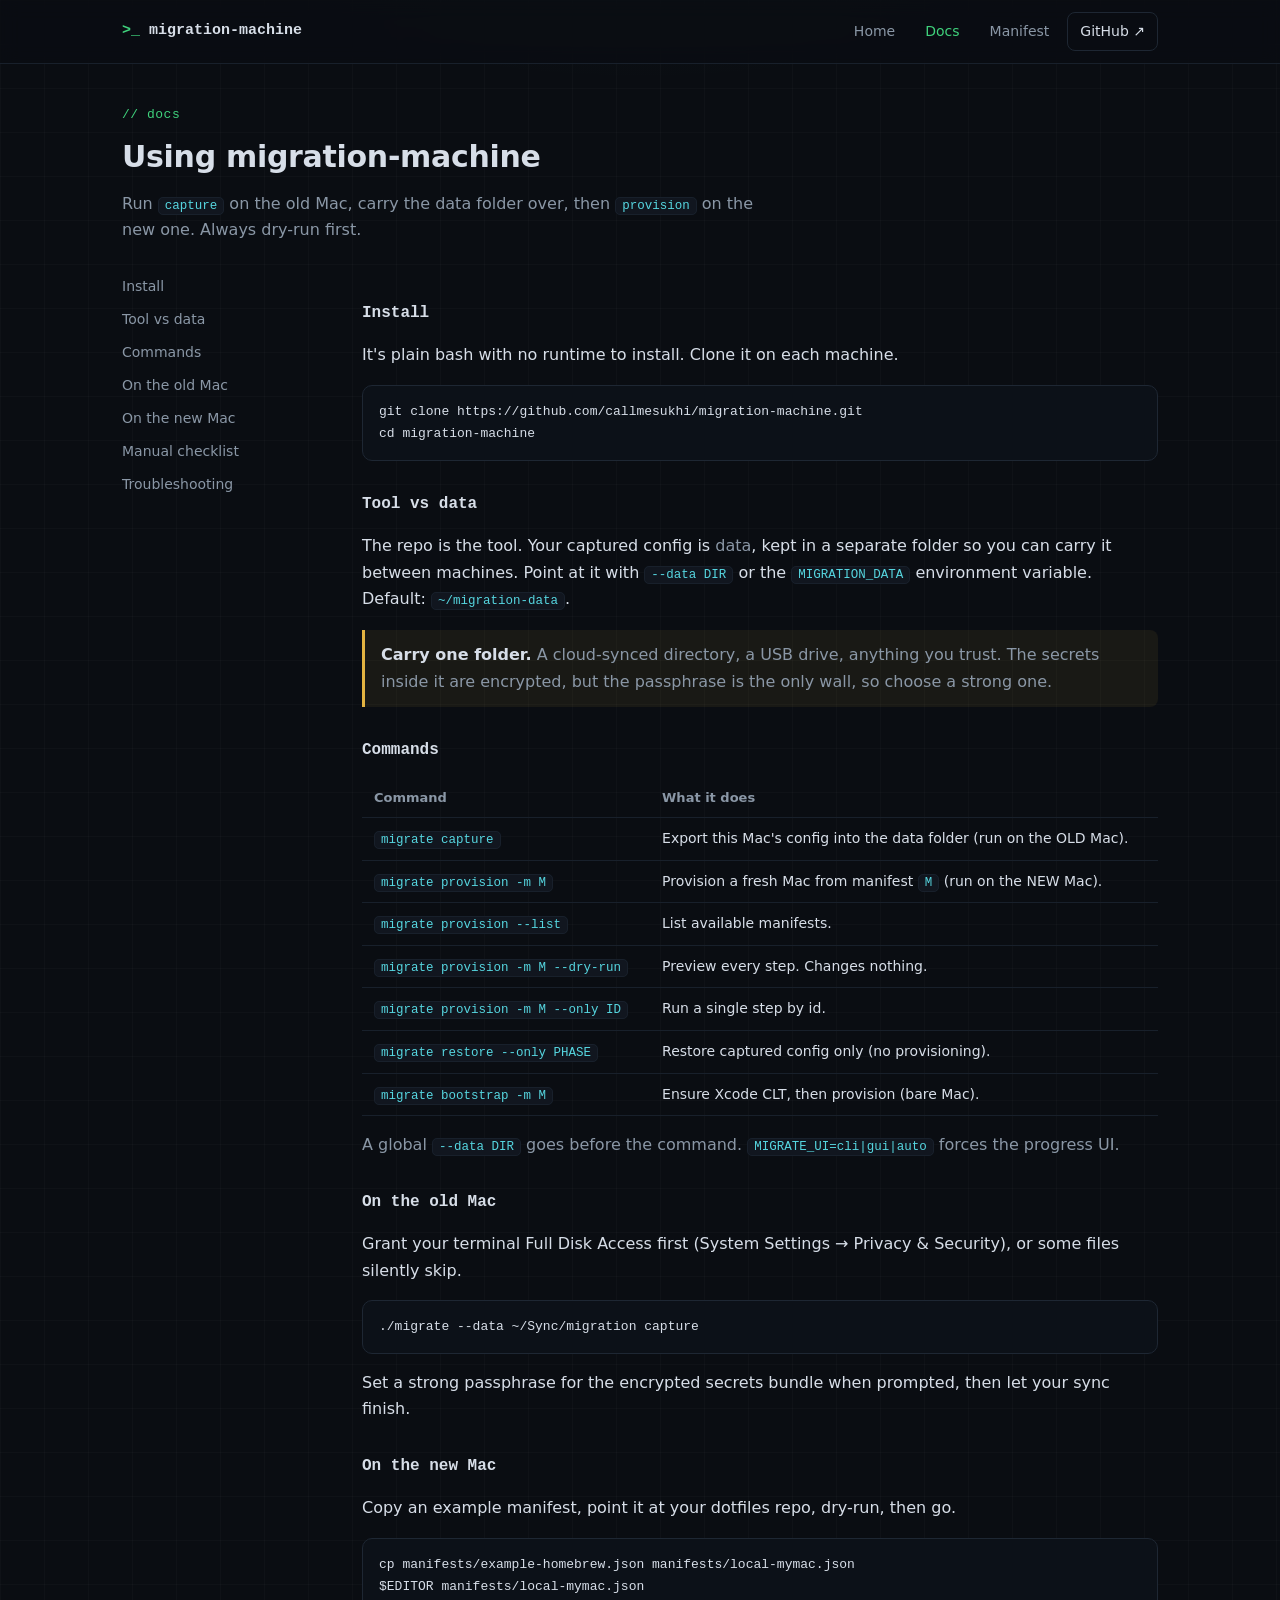
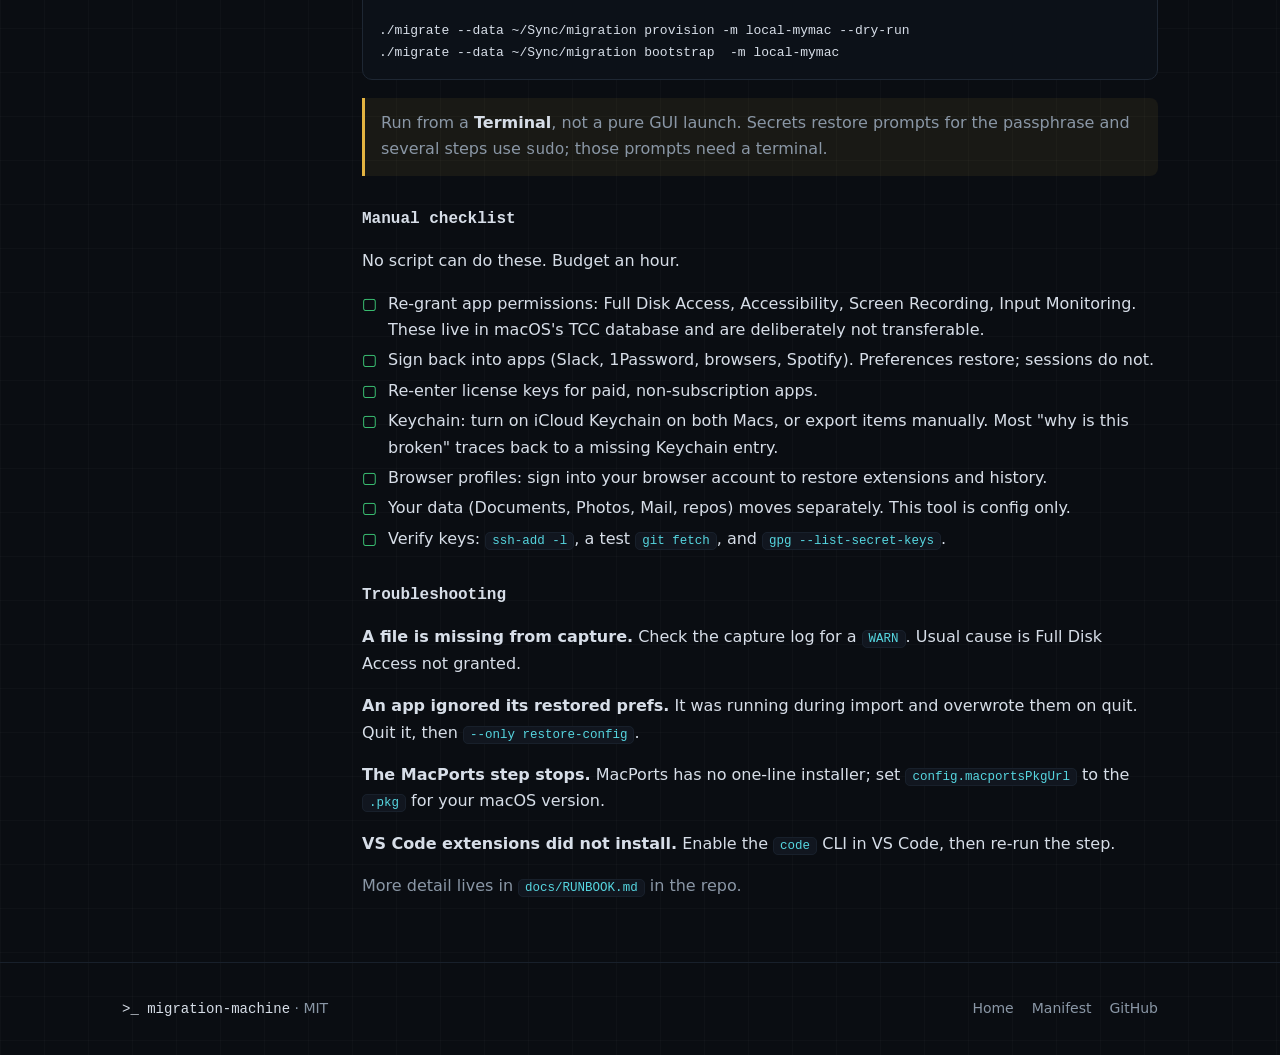
==== site/docs.html @ f23806e8 "Add initial site structure and GitHub Pages deployment workflow - Create GitHub Actions workflow for" ====
<!DOCTYPE html>
<html lang="en">
<head>
  <meta charset="utf-8">
  <meta name="viewport" content="width=device-width, initial-scale=1">
  <title>Docs — migration-machine</title>
  <meta name="description" content="Install, commands, quick start, and the manual checklist for migration-machine.">
  <link rel="icon" href="favicon.svg" type="image/svg+xml">
  <link rel="stylesheet" href="style.css">
</head>
<body data-page="docs">

  <nav class="nav">
    <div class="nav-inner">
      <a class="brand" href="index.html"><span class="caret">&gt;_</span> migration-machine</a>
      <button class="nav-toggle" aria-label="Menu">≡</button>
      <div class="nav-links">
        <a href="index.html" data-page="home">Home</a>
        <a href="docs.html" data-page="docs">Docs</a>
        <a href="manifest.html" data-page="manifest">Manifest</a>
        <a class="nav-gh" href="https://github.com/callmesukhi/migration-machine" target="_blank" rel="noopener">GitHub ↗</a>
      </div>
    </div>
  </nav>

  <section class="flush" style="padding-top:40px;">
    <div class="wrap">
      <p class="section-h">// docs</p>
      <h2>Using migration-machine</h2>
      <p class="section-sub">Run <code>capture</code> on the old Mac, carry the data folder over, then <code>provision</code> on the new one. Always dry-run first.</p>

      <div class="doc">
        <aside class="toc">
          <a href="#install">Install</a>
          <a href="#data">Tool vs data</a>
          <a href="#commands">Commands</a>
          <a href="#old">On the old Mac</a>
          <a href="#new">On the new Mac</a>
          <a href="#manual">Manual checklist</a>
          <a href="#trouble">Troubleshooting</a>
        </aside>

        <div class="prose">
          <h3 id="install">Install</h3>
          <p>It's plain bash with no runtime to install. Clone it on each machine.</p>
          <div class="codewrap">
            <button class="copy">copy</button>
            <pre class="block"><code>git clone https://github.com/callmesukhi/migration-machine.git
cd migration-machine</code></pre>
          </div>

          <h3 id="data">Tool vs data</h3>
          <p>The repo is the tool. Your captured config is <span class="muted">data</span>, kept in a separate folder so you can carry it between machines. Point at it with <code>--data DIR</code> or the <code>MIGRATION_DATA</code> environment variable. Default: <code>~/migration-data</code>.</p>
          <div class="callout"><b>Carry one folder.</b> A cloud-synced directory, a USB drive, anything you trust. The secrets inside it are encrypted, but the passphrase is the only wall, so choose a strong one.</div>

          <h3 id="commands">Commands</h3>
          <table class="ref">
            <tr><th>Command</th><th>What it does</th></tr>
            <tr><td><code>migrate capture</code></td><td>Export this Mac's config into the data folder (run on the OLD Mac).</td></tr>
            <tr><td><code>migrate provision -m M</code></td><td>Provision a fresh Mac from manifest <code>M</code> (run on the NEW Mac).</td></tr>
            <tr><td><code>migrate provision --list</code></td><td>List available manifests.</td></tr>
            <tr><td><code>migrate provision -m M --dry-run</code></td><td>Preview every step. Changes nothing.</td></tr>
            <tr><td><code>migrate provision -m M --only ID</code></td><td>Run a single step by id.</td></tr>
            <tr><td><code>migrate restore --only PHASE</code></td><td>Restore captured config only (no provisioning).</td></tr>
            <tr><td><code>migrate bootstrap -m M</code></td><td>Ensure Xcode CLT, then provision (bare Mac).</td></tr>
          </table>
          <p class="muted">A global <code>--data DIR</code> goes before the command. <code>MIGRATE_UI=cli|gui|auto</code> forces the progress UI.</p>

          <h3 id="old">On the old Mac</h3>
          <p>Grant your terminal Full Disk Access first (System Settings → Privacy &amp; Security), or some files silently skip.</p>
          <div class="codewrap">
            <button class="copy">copy</button>
            <pre class="block"><code>./migrate --data ~/Sync/migration capture</code></pre>
          </div>
          <p>Set a strong passphrase for the encrypted secrets bundle when prompted, then let your sync finish.</p>

          <h3 id="new">On the new Mac</h3>
          <p>Copy an example manifest, point it at your dotfiles repo, dry-run, then go.</p>
          <div class="codewrap">
            <button class="copy">copy</button>
            <pre class="block"><code>cp manifests/example-homebrew.json manifests/local-mymac.json
$EDITOR manifests/local-mymac.json

./migrate --data ~/Sync/migration provision -m local-mymac --dry-run
./migrate --data ~/Sync/migration bootstrap  -m local-mymac</code></pre>
          </div>
          <div class="callout">Run from a <b>Terminal</b>, not a pure GUI launch. Secrets restore prompts for the passphrase and several steps use <code>sudo</code>; those prompts need a terminal.</div>

          <h3 id="manual">Manual checklist</h3>
          <p>No script can do these. Budget an hour.</p>
          <ul class="check">
            <li>Re-grant app permissions: Full Disk Access, Accessibility, Screen Recording, Input Monitoring. These live in macOS's TCC database and are deliberately not transferable.</li>
            <li>Sign back into apps (Slack, 1Password, browsers, Spotify). Preferences restore; sessions do not.</li>
            <li>Re-enter license keys for paid, non-subscription apps.</li>
            <li>Keychain: turn on iCloud Keychain on both Macs, or export items manually. Most "why is this broken" traces back to a missing Keychain entry.</li>
            <li>Browser profiles: sign into your browser account to restore extensions and history.</li>
            <li>Your data (Documents, Photos, Mail, repos) moves separately. This tool is config only.</li>
            <li>Verify keys: <code>ssh-add -l</code>, a test <code>git fetch</code>, and <code>gpg --list-secret-keys</code>.</li>
          </ul>

          <h3 id="trouble">Troubleshooting</h3>
          <p><b>A file is missing from capture.</b> Check the capture log for a <code>WARN</code>. Usual cause is Full Disk Access not granted.</p>
          <p><b>An app ignored its restored prefs.</b> It was running during import and overwrote them on quit. Quit it, then <code>--only restore-config</code>.</p>
          <p><b>The MacPorts step stops.</b> MacPorts has no one-line installer; set <code>config.macportsPkgUrl</code> to the <code>.pkg</code> for your macOS version.</p>
          <p><b>VS Code extensions did not install.</b> Enable the <code>code</code> CLI in VS Code, then re-run the step.</p>
          <p class="muted">More detail lives in <code>docs/RUNBOOK.md</code> in the repo.</p>
        </div>
      </div>
    </div>
  </section>

  <footer>
    <div class="wrap foot-inner">
      <div><span class="foot-brand">&gt;_ migration-machine</span> · MIT</div>
      <div class="foot-links">
        <a href="index.html">Home</a>
        <a href="manifest.html">Manifest</a>
        <a href="https://github.com/callmesukhi/migration-machine" target="_blank" rel="noopener">GitHub</a>
      </div>
    </div>
  </footer>

  <script src="app.js"></script>
</body>
</html>
---- site/style.css ----
/* migration-machine site - terminal/dark theme */

:root {
  --bg: #0a0d12;
  --bg-grid: rgba(255, 255, 255, 0.018);
  --surface: #11161f;
  --surface-2: #0c1118;
  --border: #1e2733;
  --border-soft: #18202b;
  --text: #d7dee8;
  --muted: #8a97a6;
  --faint: #5d6a78;
  --accent: #3fd17c;
  --accent-2: #56d6e0;
  --accent-dim: rgba(63, 209, 124, 0.12);
  --warn: #e3b341;
  --radius: 12px;
  --mono: ui-monospace, "SF Mono", SFMono-Regular, Menlo, Consolas, "Liberation Mono", monospace;
  --sans: system-ui, -apple-system, "Segoe UI", Roboto, Helvetica, Arial, sans-serif;
  --maxw: 1080px;
}

* { box-sizing: border-box; }

html { scroll-behavior: smooth; }

body {
  margin: 0;
  background-color: var(--bg);
  background-image:
    linear-gradient(var(--bg-grid) 1px, transparent 1px),
    linear-gradient(90deg, var(--bg-grid) 1px, transparent 1px),
    radial-gradient(900px 500px at 50% -10%, rgba(63, 209, 124, 0.08), transparent 70%);
  background-size: 44px 44px, 44px 44px, 100% 100%;
  color: var(--text);
  font-family: var(--sans);
  font-size: 16px;
  line-height: 1.65;
  -webkit-font-smoothing: antialiased;
}

a { color: var(--accent-2); text-decoration: none; }
a:hover { text-decoration: underline; }

.wrap { max-width: var(--maxw); margin: 0 auto; padding: 0 22px; }

code, kbd, pre { font-family: var(--mono); }

/* ---------- Nav ---------- */
.nav {
  position: sticky; top: 0; z-index: 50;
  backdrop-filter: blur(10px);
  background: rgba(10, 13, 18, 0.72);
  border-bottom: 1px solid var(--border-soft);
}
.nav-inner {
  max-width: var(--maxw); margin: 0 auto; padding: 12px 22px;
  display: flex; align-items: center; gap: 18px;
}
.brand {
  font-family: var(--mono); font-weight: 600; font-size: 15px;
  color: var(--text); white-space: nowrap;
}
.brand .caret { color: var(--accent); }
.brand:hover { text-decoration: none; }
.nav-links { display: flex; gap: 6px; margin-left: auto; align-items: center; }
.nav-links a {
  color: var(--muted); font-size: 14px; padding: 7px 12px; border-radius: 8px;
}
.nav-links a:hover { color: var(--text); background: var(--surface); text-decoration: none; }
.nav-links a.active { color: var(--accent); }
.nav-gh {
  border: 1px solid var(--border); color: var(--text) !important;
  display: inline-flex; align-items: center; gap: 7px;
}
.nav-gh:hover { border-color: var(--accent); background: var(--accent-dim) !important; }
.nav-toggle {
  display: none; margin-left: auto; background: none; border: 1px solid var(--border);
  color: var(--text); width: 38px; height: 34px; border-radius: 8px; font-size: 16px; cursor: pointer;
}

/* ---------- Buttons ---------- */
.btn {
  display: inline-flex; align-items: center; gap: 8px;
  padding: 11px 18px; border-radius: 10px; font-weight: 600; font-size: 14px;
  border: 1px solid var(--border); color: var(--text); cursor: pointer;
  font-family: var(--sans);
}
.btn:hover { text-decoration: none; }
.btn-primary { background: var(--accent); color: #06140c; border-color: var(--accent); }
.btn-primary:hover { filter: brightness(1.07); }
.btn-ghost:hover { border-color: var(--accent); background: var(--accent-dim); }

/* ---------- Hero ---------- */
.hero { padding: 76px 0 28px; }
.eyebrow {
  font-family: var(--mono); font-size: 13px; color: var(--accent);
  letter-spacing: 0.04em; margin-bottom: 14px;
}
.hero h1 {
  font-family: var(--mono); font-size: clamp(30px, 5.2vw, 52px);
  line-height: 1.08; margin: 0 0 16px; letter-spacing: -0.01em;
}
.hero h1 .grad {
  background: linear-gradient(92deg, var(--accent), var(--accent-2));
  -webkit-background-clip: text; background-clip: text; color: transparent;
}
.lede { font-size: clamp(16px, 2.2vw, 19px); color: var(--muted); max-width: 660px; margin: 0 0 26px; }
.cta { display: flex; flex-wrap: wrap; gap: 12px; margin-bottom: 18px; }
.badges { display: flex; flex-wrap: wrap; gap: 8px; margin-top: 22px; }
.badge {
  font-family: var(--mono); font-size: 12px; color: var(--muted);
  border: 1px solid var(--border); border-radius: 999px; padding: 4px 11px;
}
.badge b { color: var(--accent); font-weight: 600; }

/* ---------- Terminal window ---------- */
.term {
  background: var(--surface-2); border: 1px solid var(--border);
  border-radius: 12px; overflow: hidden; margin: 26px 0;
  box-shadow: 0 24px 60px -28px rgba(0, 0, 0, 0.8);
}
.term-bar {
  display: flex; align-items: center; gap: 7px; padding: 11px 14px;
  border-bottom: 1px solid var(--border-soft); background: rgba(255,255,255,0.02);
}
.term-bar .dot { width: 11px; height: 11px; border-radius: 50%; }
.dot.r { background: #ff5f56; } .dot.y { background: #ffbd2e; } .dot.g { background: #27c93f; }
.term-bar .title { margin-left: 8px; font-family: var(--mono); font-size: 12px; color: var(--faint); }
.term-bar .copy { margin-left: auto; }
.term-body { padding: 16px 18px; font-family: var(--mono); font-size: 13.5px; line-height: 1.9; overflow-x: auto; }
.term-body .line { white-space: pre; }
.term-body .p { color: var(--accent); user-select: none; }
.term-body .cmd { color: var(--text); }
.term-body .c { color: var(--faint); }
.term-body .out { color: var(--muted); }
.cursor { display: inline-block; width: 8px; height: 16px; background: var(--accent); vertical-align: -3px; animation: blink 1.1s steps(1) infinite; }
@keyframes blink { 50% { opacity: 0; } }

.copy {
  font-family: var(--mono); font-size: 11.5px; color: var(--muted);
  background: none; border: 1px solid var(--border); border-radius: 7px;
  padding: 4px 9px; cursor: pointer;
}
.copy:hover { color: var(--text); border-color: var(--accent); }
.copy.done { color: var(--accent); border-color: var(--accent); }

/* ---------- Sections ---------- */
section { padding: 46px 0; border-top: 1px solid var(--border-soft); }
section.flush { border-top: none; }
.section-h { font-family: var(--mono); font-size: 13px; color: var(--accent); margin: 0 0 6px; letter-spacing: 0.04em; }
h2 { font-size: clamp(22px, 3.4vw, 30px); margin: 0 0 10px; letter-spacing: -0.01em; }
.section-sub { color: var(--muted); max-width: 640px; margin: 0 0 26px; }

/* ---------- Feature grid ---------- */
.grid { display: grid; grid-template-columns: repeat(3, 1fr); gap: 16px; }
.card {
  background: var(--surface); border: 1px solid var(--border); border-radius: var(--radius);
  padding: 20px; transition: border-color 0.15s, transform 0.15s;
}
.card:hover { border-color: #2b3a4a; transform: translateY(-2px); }
.card .ic {
  width: 36px; height: 36px; border-radius: 9px; display: grid; place-items: center;
  background: var(--accent-dim); color: var(--accent); margin-bottom: 13px;
}
.card h3 { font-family: var(--mono); font-size: 15px; margin: 0 0 7px; }
.card p { color: var(--muted); font-size: 14px; margin: 0; }

/* ---------- Steps ---------- */
.steps { display: grid; grid-template-columns: repeat(3, 1fr); gap: 16px; }
.step { background: var(--surface); border: 1px solid var(--border); border-radius: var(--radius); padding: 20px; position: relative; }
.step .num { font-family: var(--mono); font-size: 12px; color: var(--accent); border: 1px solid var(--accent); border-radius: 999px; width: 26px; height: 26px; display: grid; place-items: center; margin-bottom: 13px; }
.step h3 { font-family: var(--mono); font-size: 15px; margin: 0 0 6px; }
.step p { color: var(--muted); font-size: 14px; margin: 0; }

/* ---------- Docs / prose ---------- */
.doc { display: grid; grid-template-columns: 200px 1fr; gap: 40px; align-items: start; }
.toc { position: sticky; top: 78px; font-size: 14px; }
.toc a { display: block; color: var(--muted); padding: 5px 0; }
.toc a:hover { color: var(--text); text-decoration: none; }
.prose h2 { margin-top: 8px; scroll-margin-top: 78px; }
.prose h3 { font-family: var(--mono); font-size: 16px; margin: 30px 0 8px; scroll-margin-top: 78px; }
.prose p, .prose li { color: var(--text); }
.prose li { margin: 4px 0; }
.prose .muted { color: var(--muted); }

pre.block {
  background: var(--surface-2); border: 1px solid var(--border); border-radius: 10px;
  padding: 15px 16px; overflow-x: auto; font-size: 13px; line-height: 1.7; position: relative;
}
pre.block code { color: var(--text); }
.codewrap { position: relative; }
.codewrap .copy { position: absolute; top: 9px; right: 9px; }
p code, li code, td code { background: var(--surface); border: 1px solid var(--border-soft); border-radius: 5px; padding: 1px 6px; font-size: 12.5px; color: var(--accent-2); }

.callout { border-left: 3px solid var(--warn); background: rgba(227,179,65,0.07); border-radius: 0 8px 8px 0; padding: 12px 16px; margin: 18px 0; color: var(--muted); }
.callout b { color: var(--text); }

table.ref { width: 100%; border-collapse: collapse; font-size: 14px; margin: 14px 0; }
table.ref th, table.ref td { text-align: left; padding: 9px 12px; border-bottom: 1px solid var(--border-soft); vertical-align: top; }
table.ref th { color: var(--muted); font-weight: 600; font-size: 13px; }
table.ref td:first-child code { white-space: nowrap; }

ul.check { list-style: none; padding: 0; }
ul.check li { padding-left: 26px; position: relative; }
ul.check li::before { content: "▢"; position: absolute; left: 0; color: var(--accent); }

/* ---------- Footer ---------- */
footer { border-top: 1px solid var(--border-soft); padding: 34px 0; color: var(--muted); font-size: 14px; }
.foot-inner { display: flex; flex-wrap: wrap; gap: 16px; align-items: center; justify-content: space-between; }
.foot-links { display: flex; gap: 18px; flex-wrap: wrap; }
.foot-links a { color: var(--muted); }
.foot-brand { font-family: var(--mono); color: var(--text); }

/* ---------- Responsive ---------- */
@media (max-width: 820px) {
  .grid, .steps { grid-template-columns: 1fr 1fr; }
  .doc { grid-template-columns: 1fr; }
  .toc { position: static; display: none; }
}
@media (max-width: 620px) {
  .grid, .steps { grid-template-columns: 1fr; }
  .nav-links {
    display: none; position: absolute; top: 58px; left: 0; right: 0;
    flex-direction: column; gap: 0; background: var(--bg); border-bottom: 1px solid var(--border);
    padding: 8px 14px 14px;
  }
  .nav-links.open { display: flex; }
  .nav-links a { padding: 11px 8px; border-radius: 8px; }
  .nav-toggle { display: block; }
  .hero { padding: 48px 0 18px; }
}
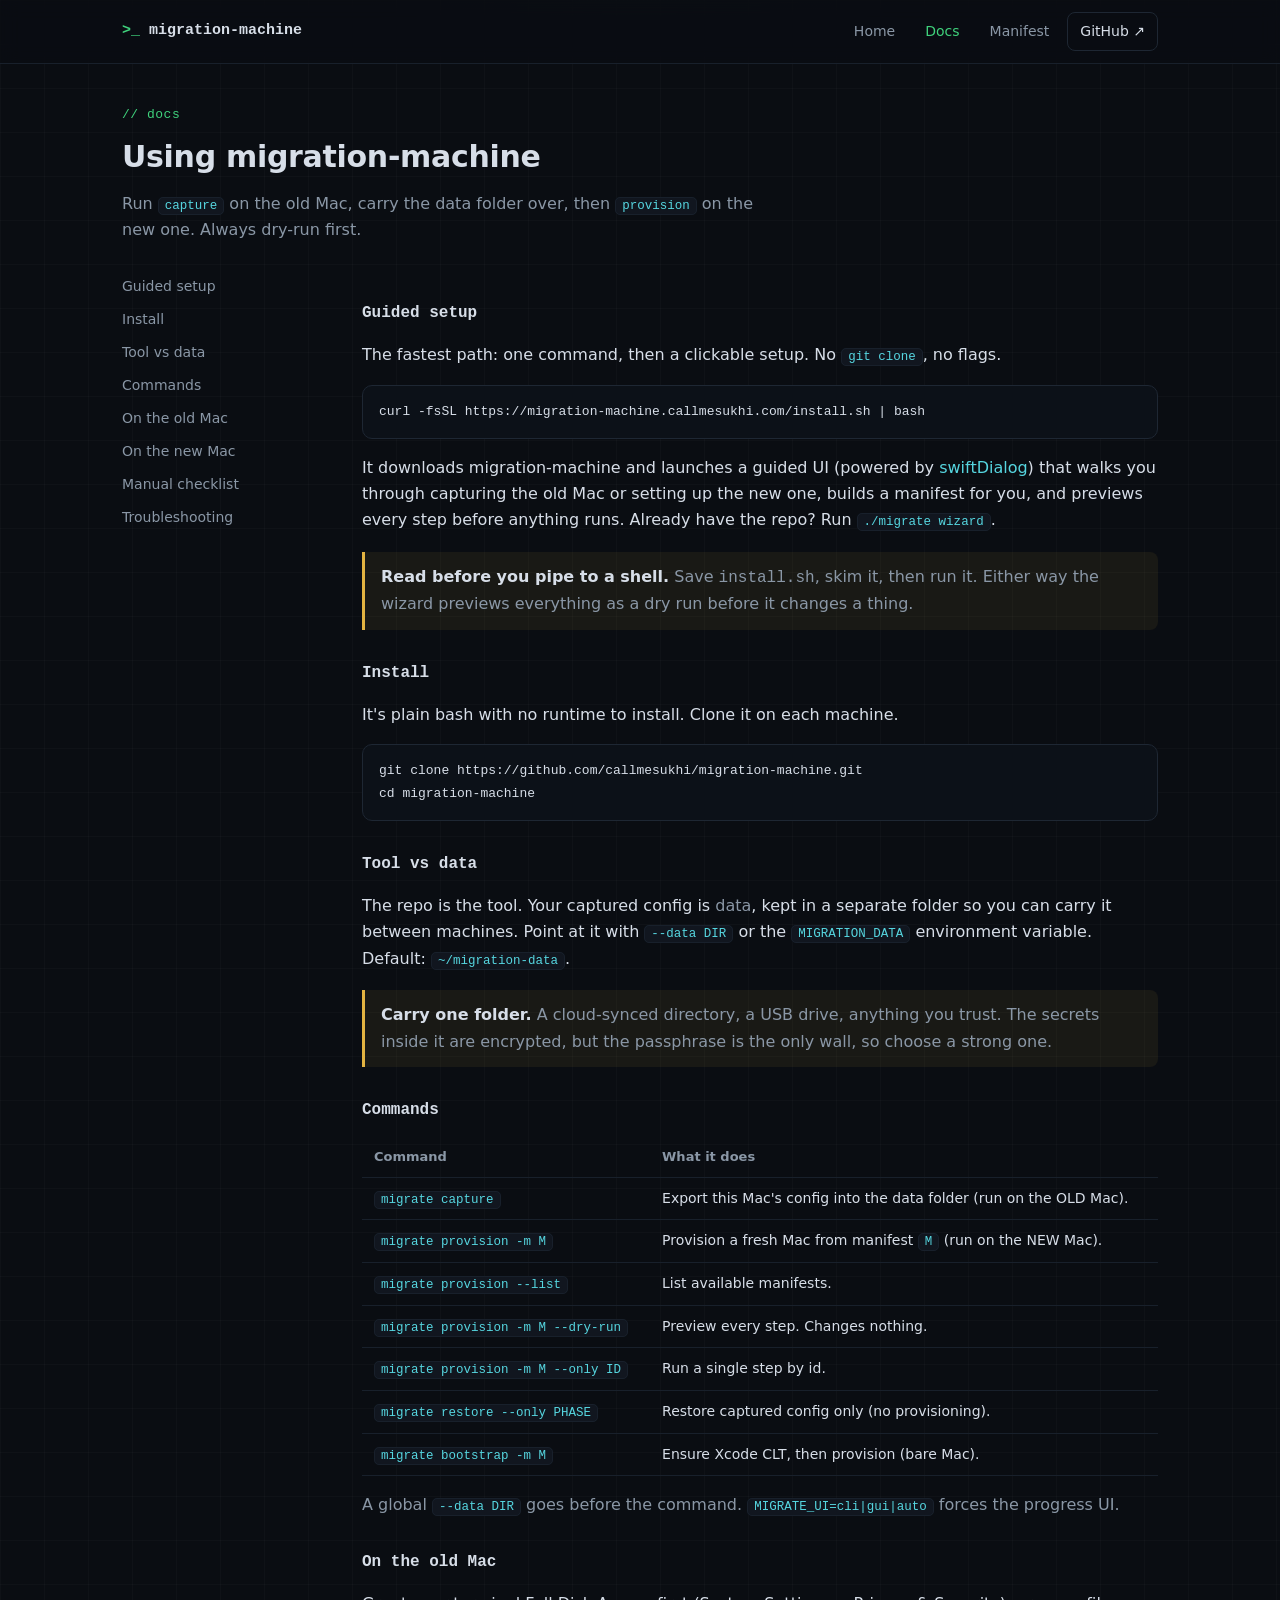
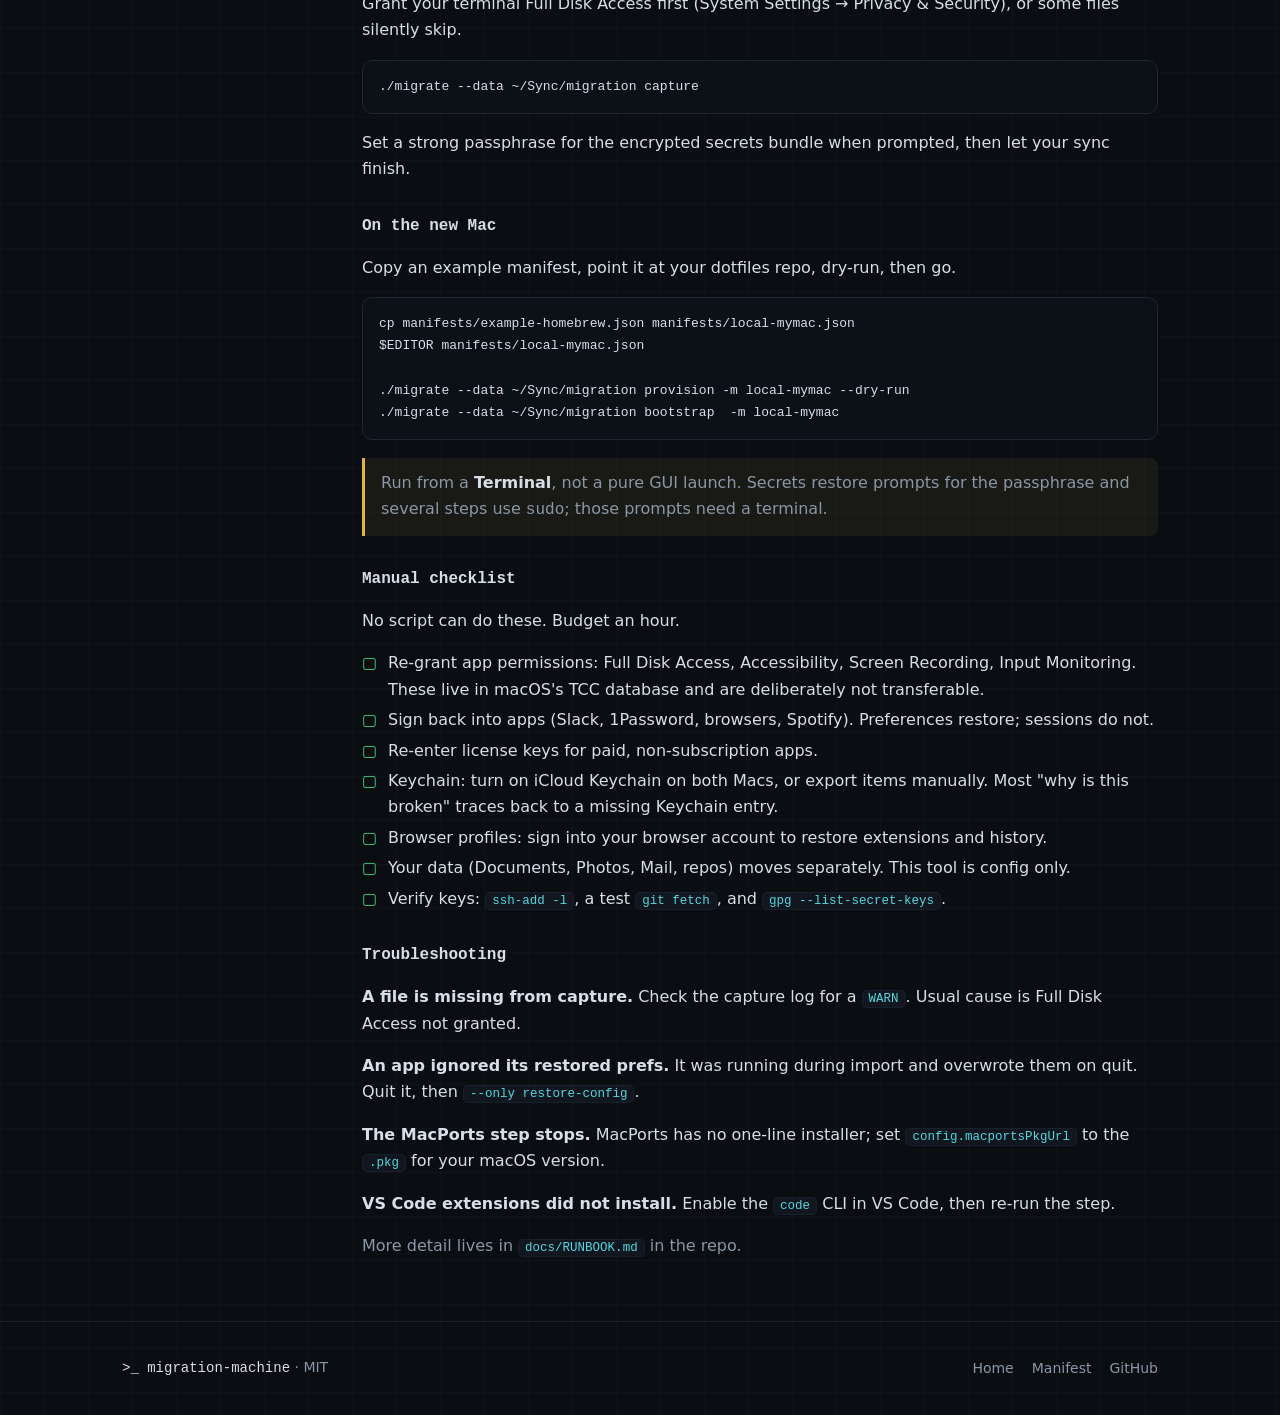
==== commit 9e4a77a4: "Add guided setup and Homebrew formula for migration-machine - Introduced a guided GUI setup using sw" ====
--- a/site/docs.html
+++ b/site/docs.html
@@ -31,6 +31,7 @@
 
       <div class="doc">
         <aside class="toc">
+          <a href="#wizard">Guided setup</a>
           <a href="#install">Install</a>
           <a href="#data">Tool vs data</a>
           <a href="#commands">Commands</a>
@@ -41,6 +42,15 @@
         </aside>
 
         <div class="prose">
+          <h3 id="wizard">Guided setup</h3>
+          <p>The fastest path: one command, then a clickable setup. No <code>git clone</code>, no flags.</p>
+          <div class="codewrap">
+            <button class="copy">copy</button>
+            <pre class="block"><code>curl -fsSL https://migration-machine.callmesukhi.com/install.sh | bash</code></pre>
+          </div>
+          <p>It downloads migration-machine and launches a guided UI (powered by <a href="https://github.com/swiftDialog/swiftDialog" target="_blank" rel="noopener">swiftDialog</a>) that walks you through capturing the old Mac or setting up the new one, builds a manifest for you, and previews every step before anything runs. Already have the repo? Run <code>./migrate wizard</code>.</p>
+          <div class="callout"><b>Read before you pipe to a shell.</b> Save <code>install.sh</code>, skim it, then run it. Either way the wizard previews everything as a dry run before it changes a thing.</div>
+
           <h3 id="install">Install</h3>
           <p>It's plain bash with no runtime to install. Clone it on each machine.</p>
           <div class="codewrap">
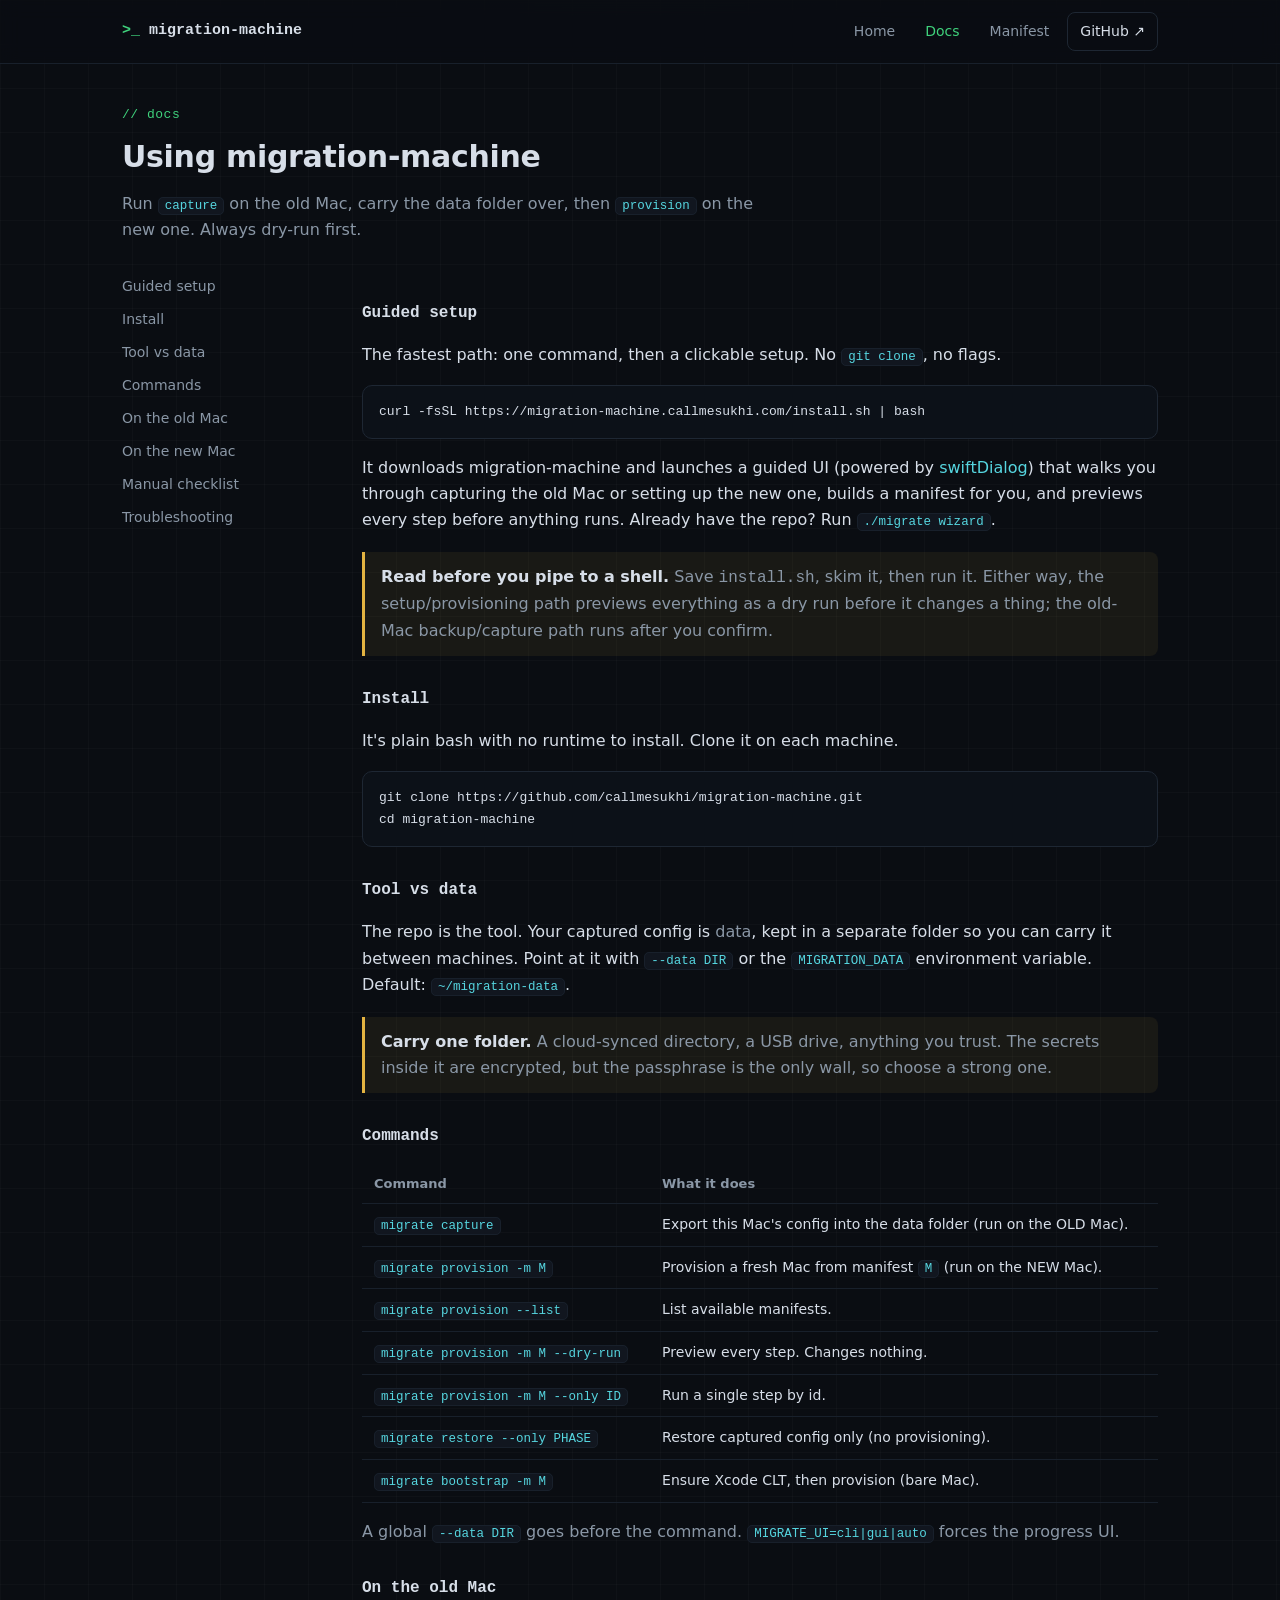
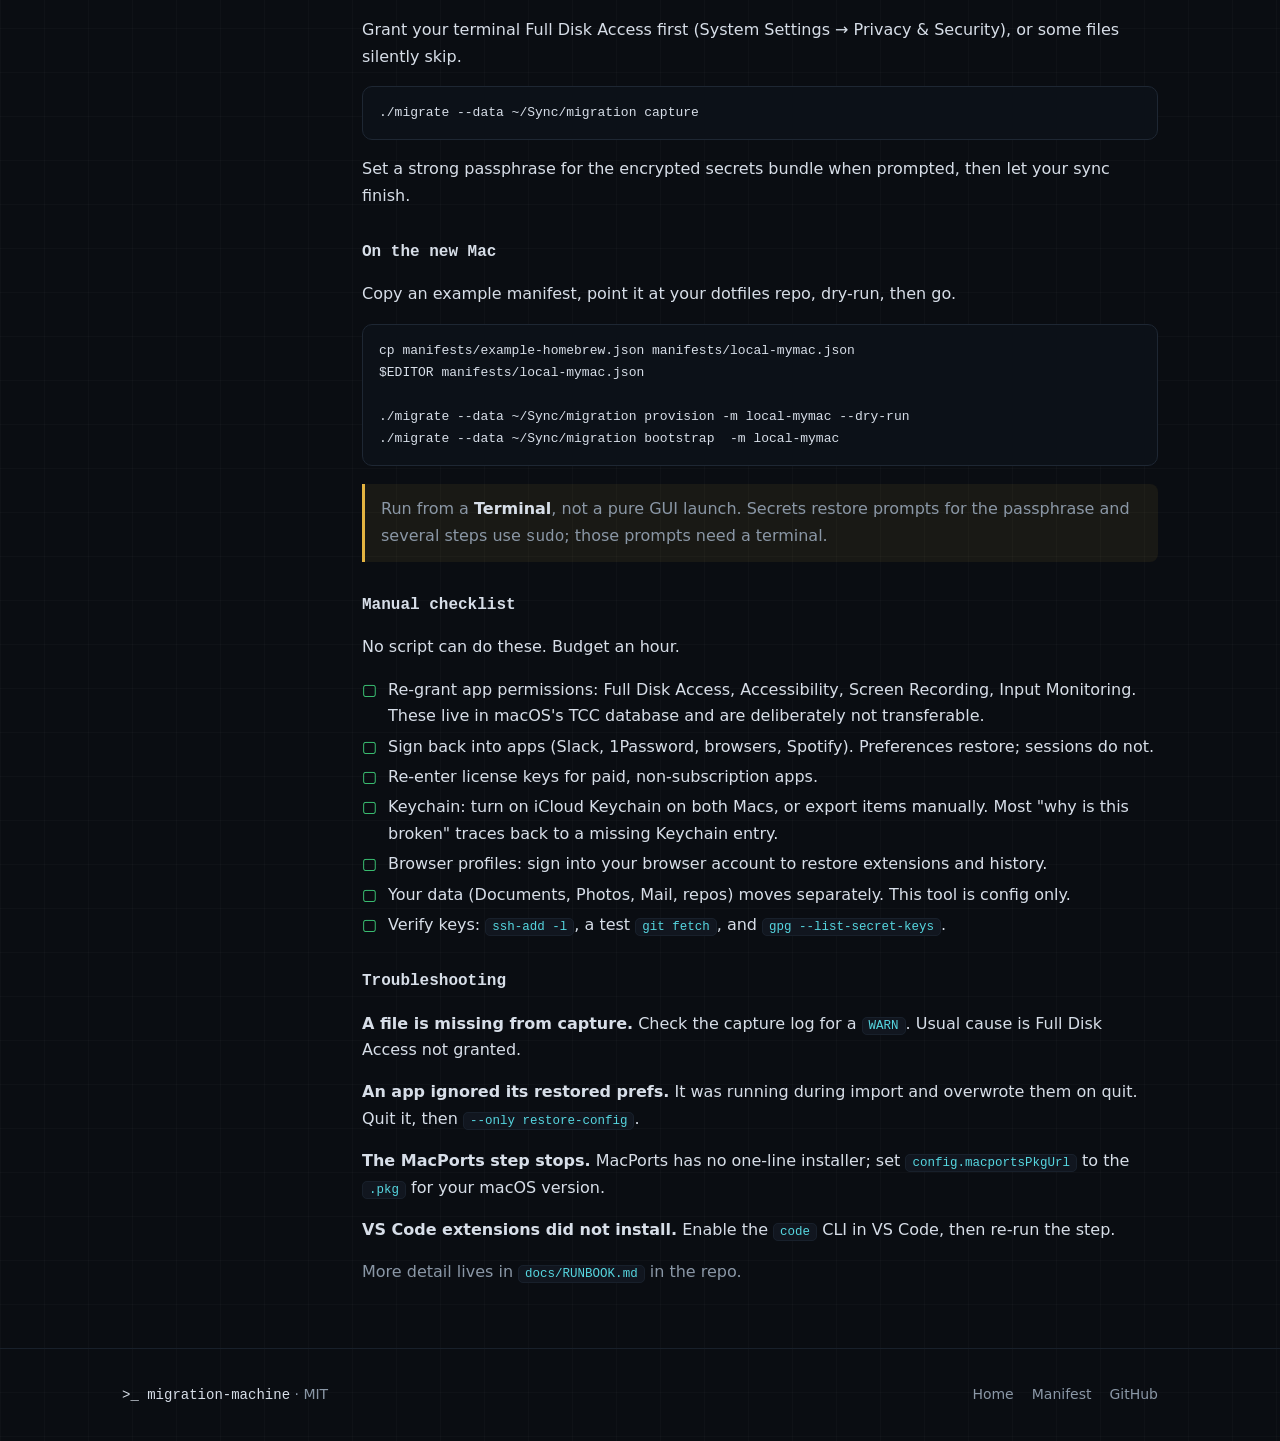
==== commit d6095535: "Potential fix for pull request finding Co-authored-by: Copilot Autofix powered by AI <175728472+Copi" ====
--- a/site/docs.html
+++ b/site/docs.html
@@ -49,7 +49,7 @@
             <pre class="block"><code>curl -fsSL https://migration-machine.callmesukhi.com/install.sh | bash</code></pre>
           </div>
           <p>It downloads migration-machine and launches a guided UI (powered by <a href="https://github.com/swiftDialog/swiftDialog" target="_blank" rel="noopener">swiftDialog</a>) that walks you through capturing the old Mac or setting up the new one, builds a manifest for you, and previews every step before anything runs. Already have the repo? Run <code>./migrate wizard</code>.</p>
-          <div class="callout"><b>Read before you pipe to a shell.</b> Save <code>install.sh</code>, skim it, then run it. Either way the wizard previews everything as a dry run before it changes a thing.</div>
+          <div class="callout"><b>Read before you pipe to a shell.</b> Save <code>install.sh</code>, skim it, then run it. Either way, the setup/provisioning path previews everything as a dry run before it changes a thing; the old-Mac backup/capture path runs after you confirm.</div>
 
           <h3 id="install">Install</h3>
           <p>It's plain bash with no runtime to install. Clone it on each machine.</p>
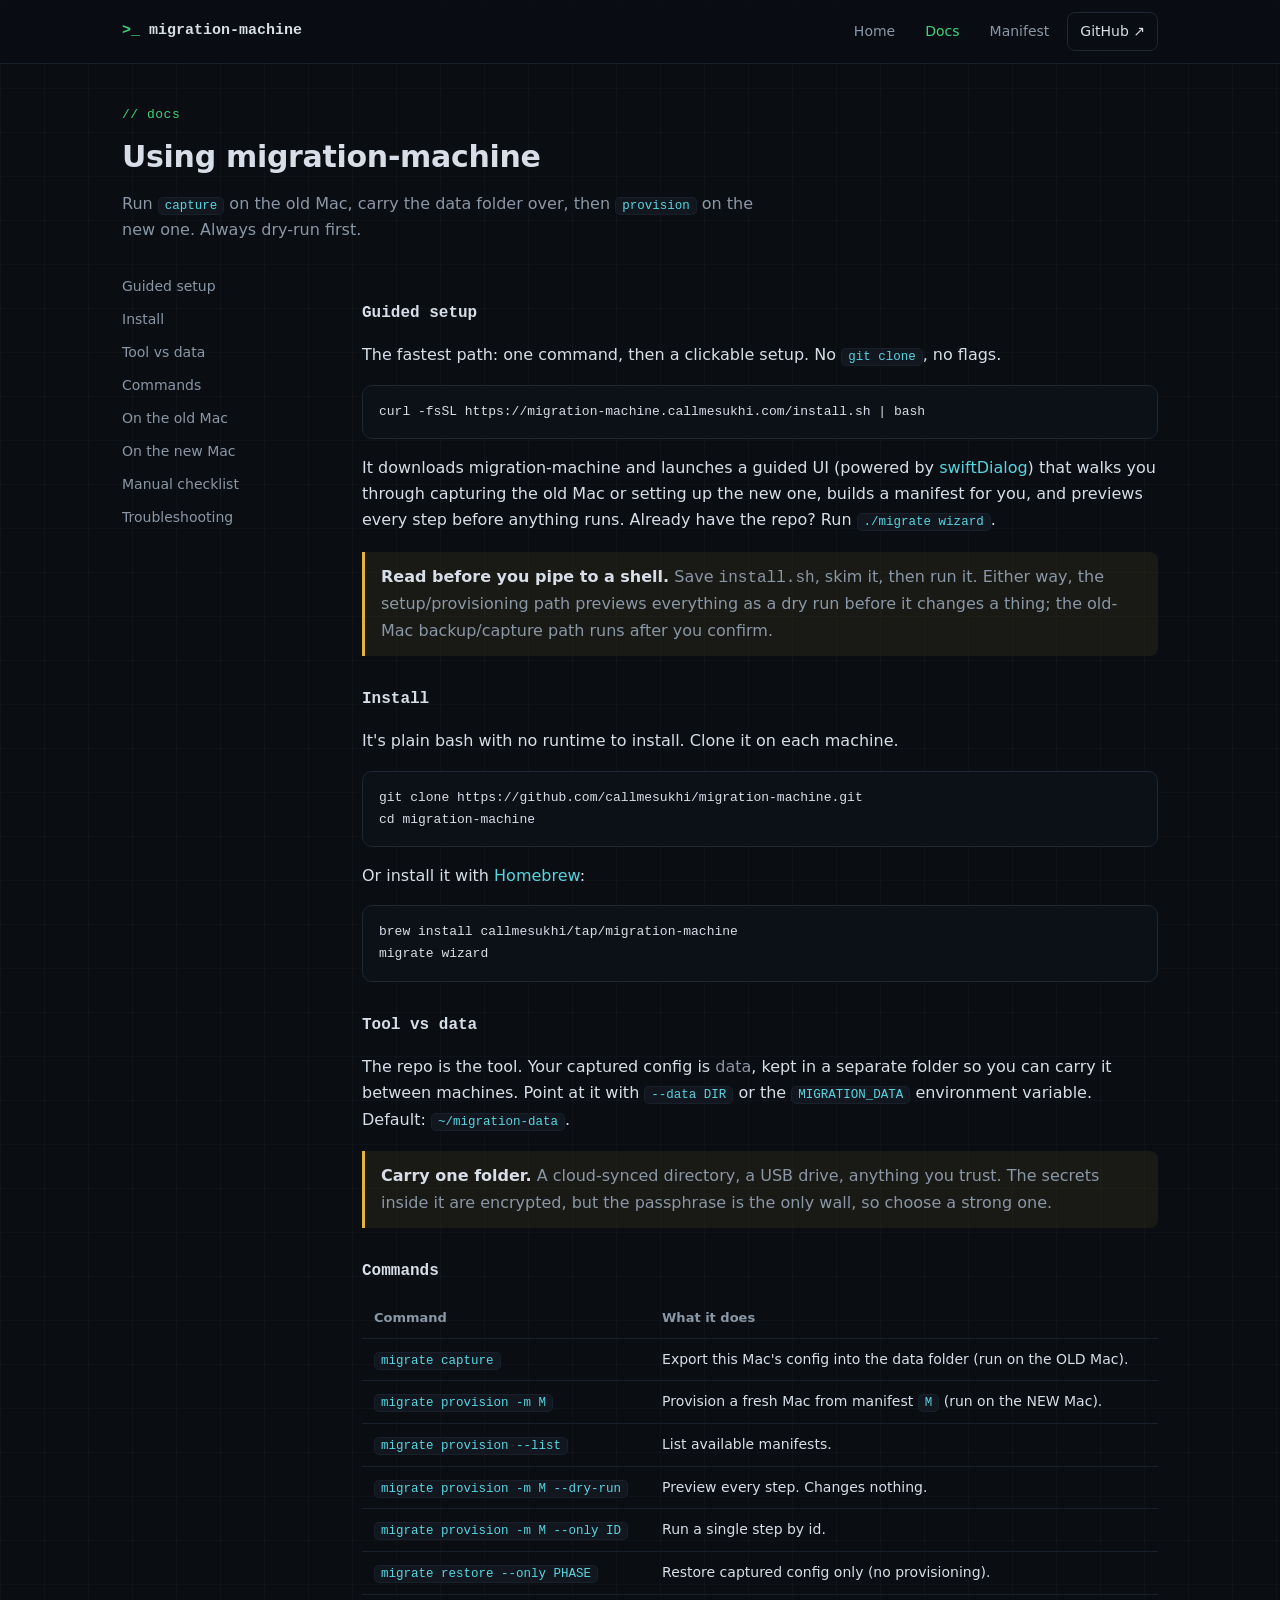
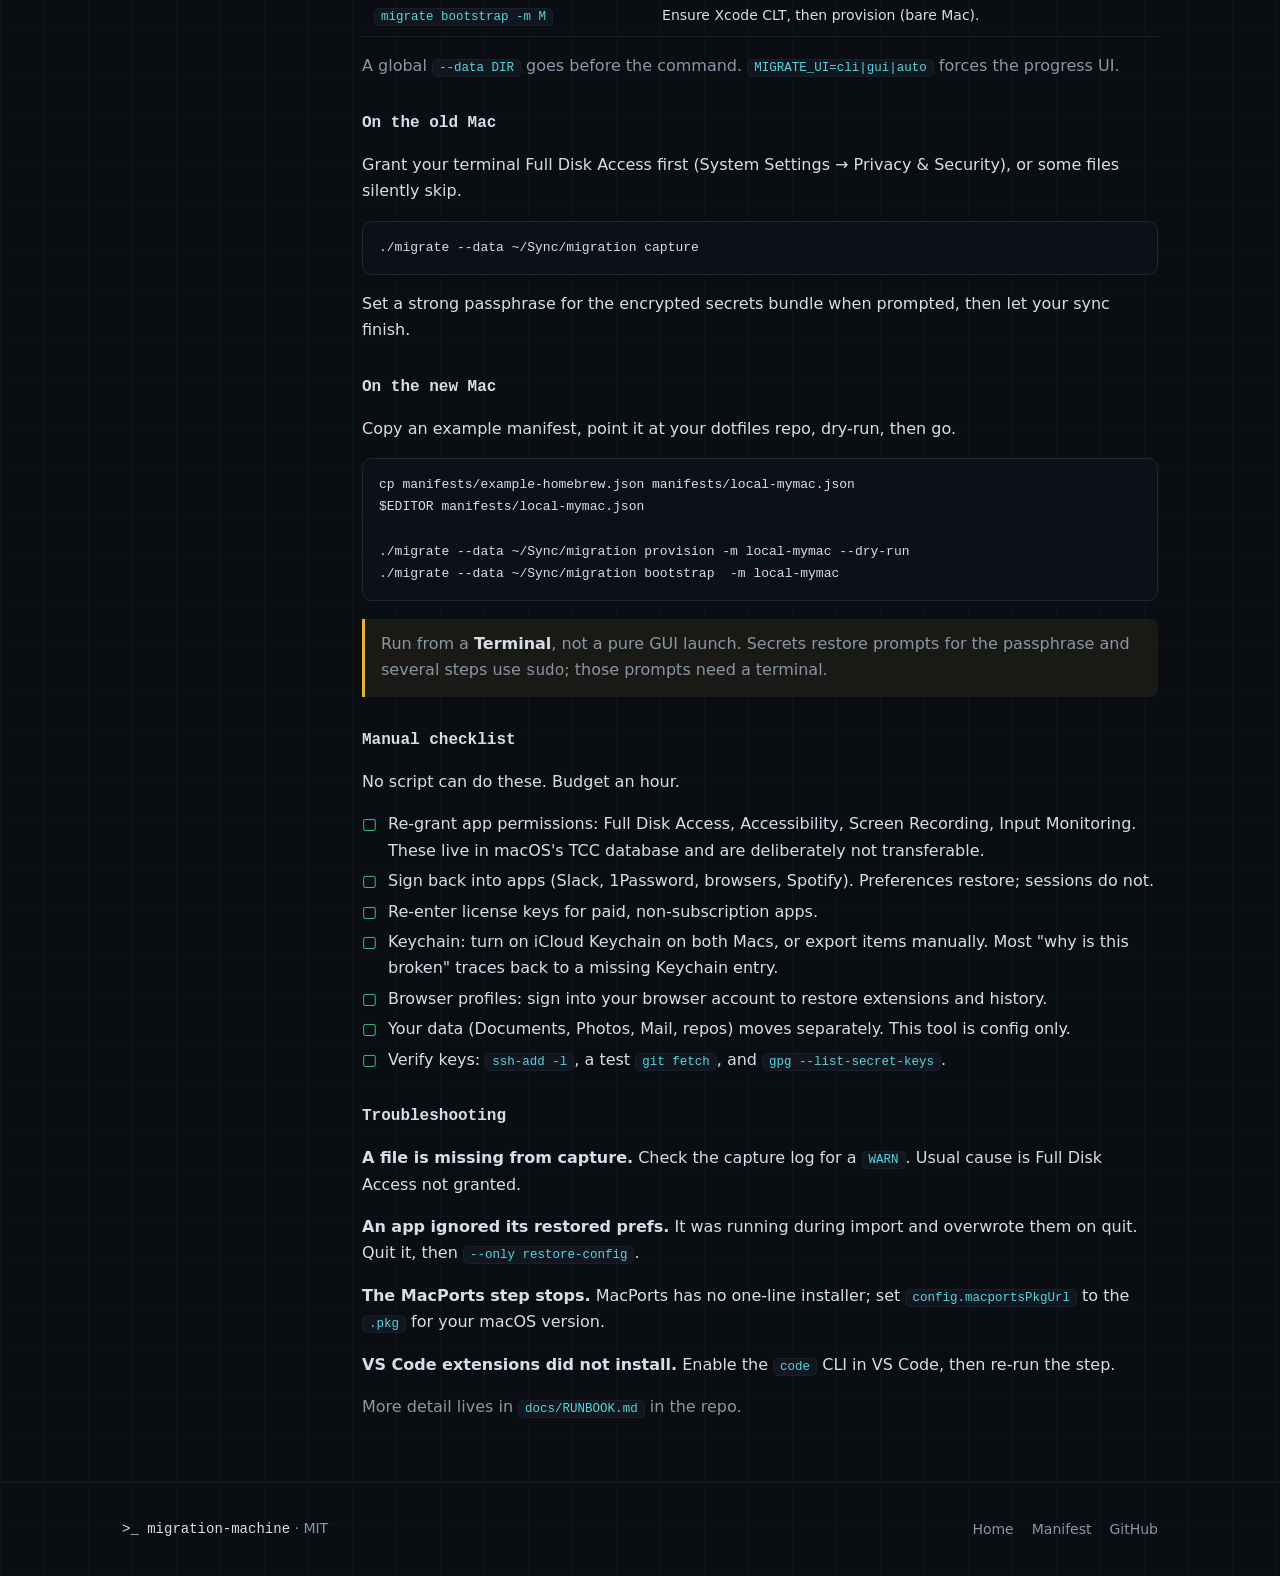
==== commit 497bb0fd: "Update Homebrew installation instructions and finalize first tagged release in changelog" ====
--- a/site/docs.html
+++ b/site/docs.html
@@ -57,6 +57,12 @@
             <button class="copy">copy</button>
             <pre class="block"><code>git clone https://github.com/callmesukhi/migration-machine.git
 cd migration-machine</code></pre>
+          </div>
+          <p>Or install it with <a href="https://brew.sh" target="_blank" rel="noopener">Homebrew</a>:</p>
+          <div class="codewrap">
+            <button class="copy">copy</button>
+            <pre class="block"><code>brew install callmesukhi/tap/migration-machine
+migrate wizard</code></pre>
           </div>
 
           <h3 id="data">Tool vs data</h3>
